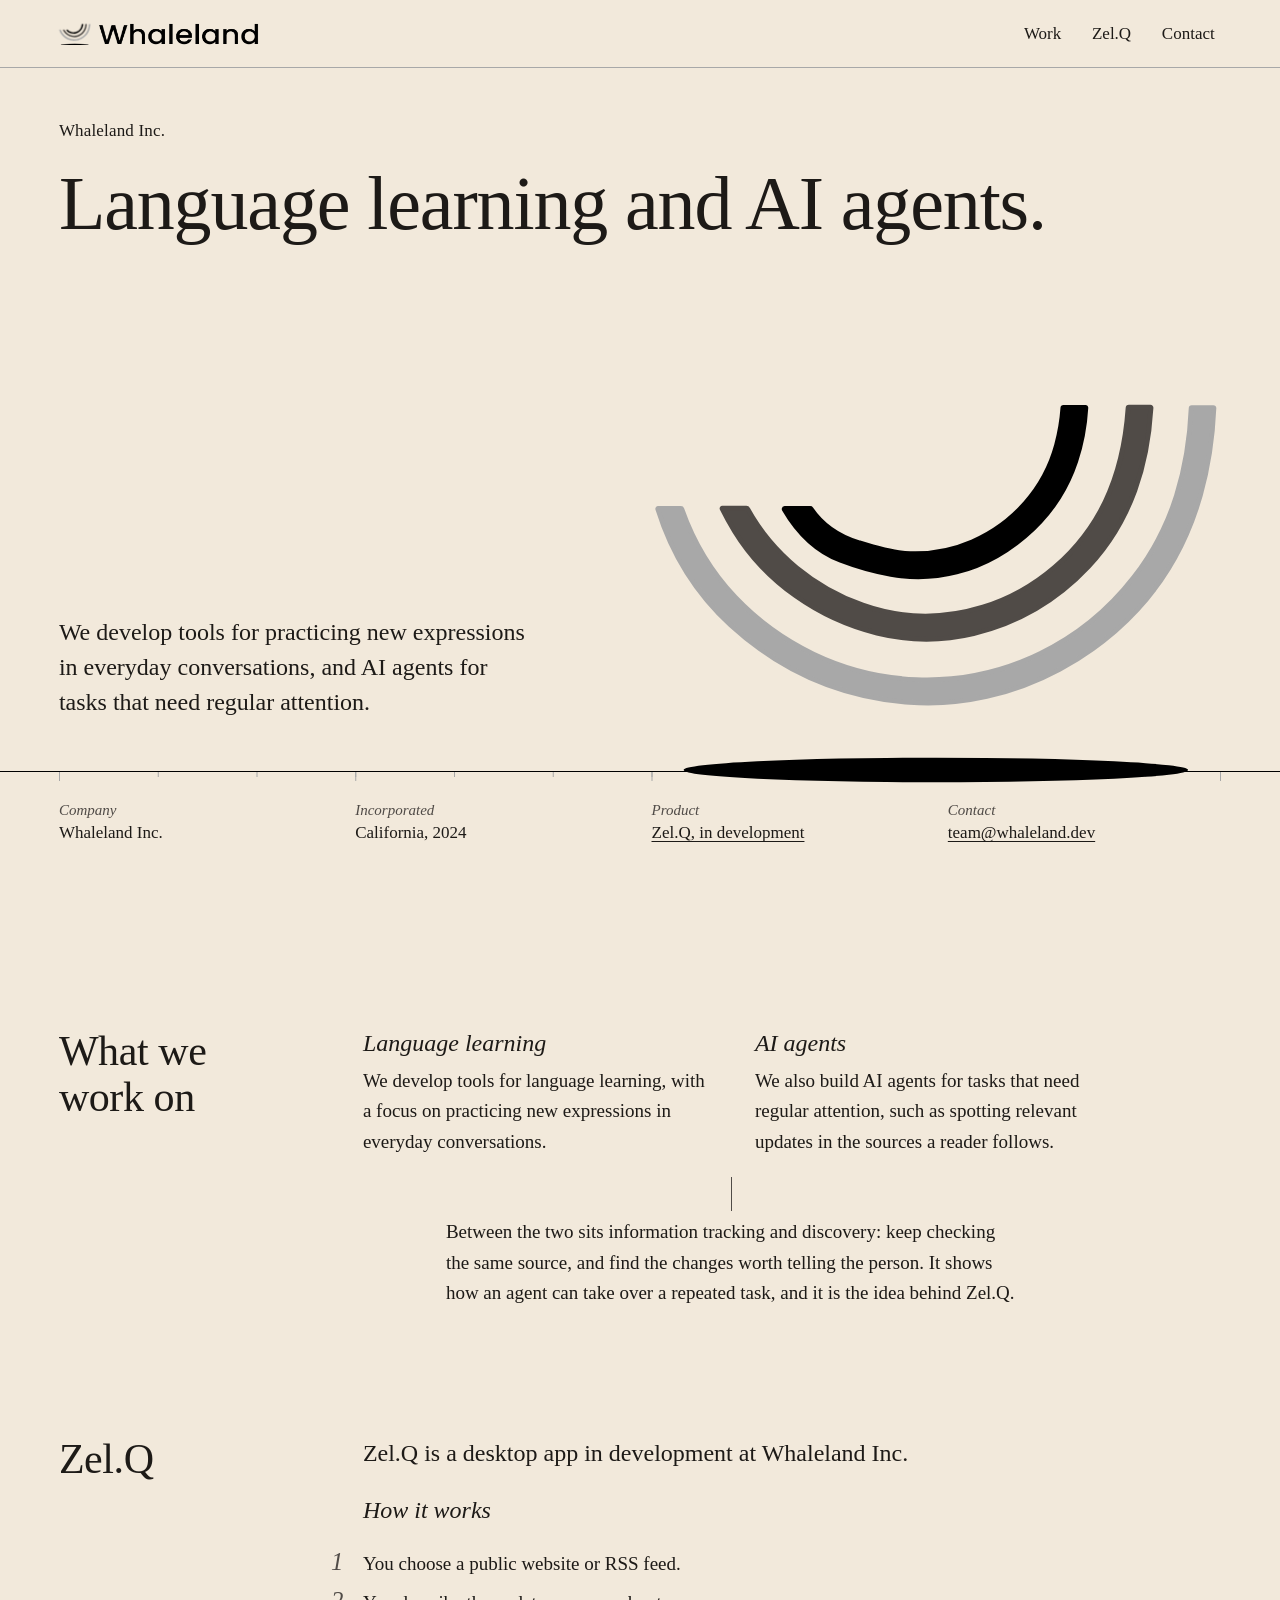
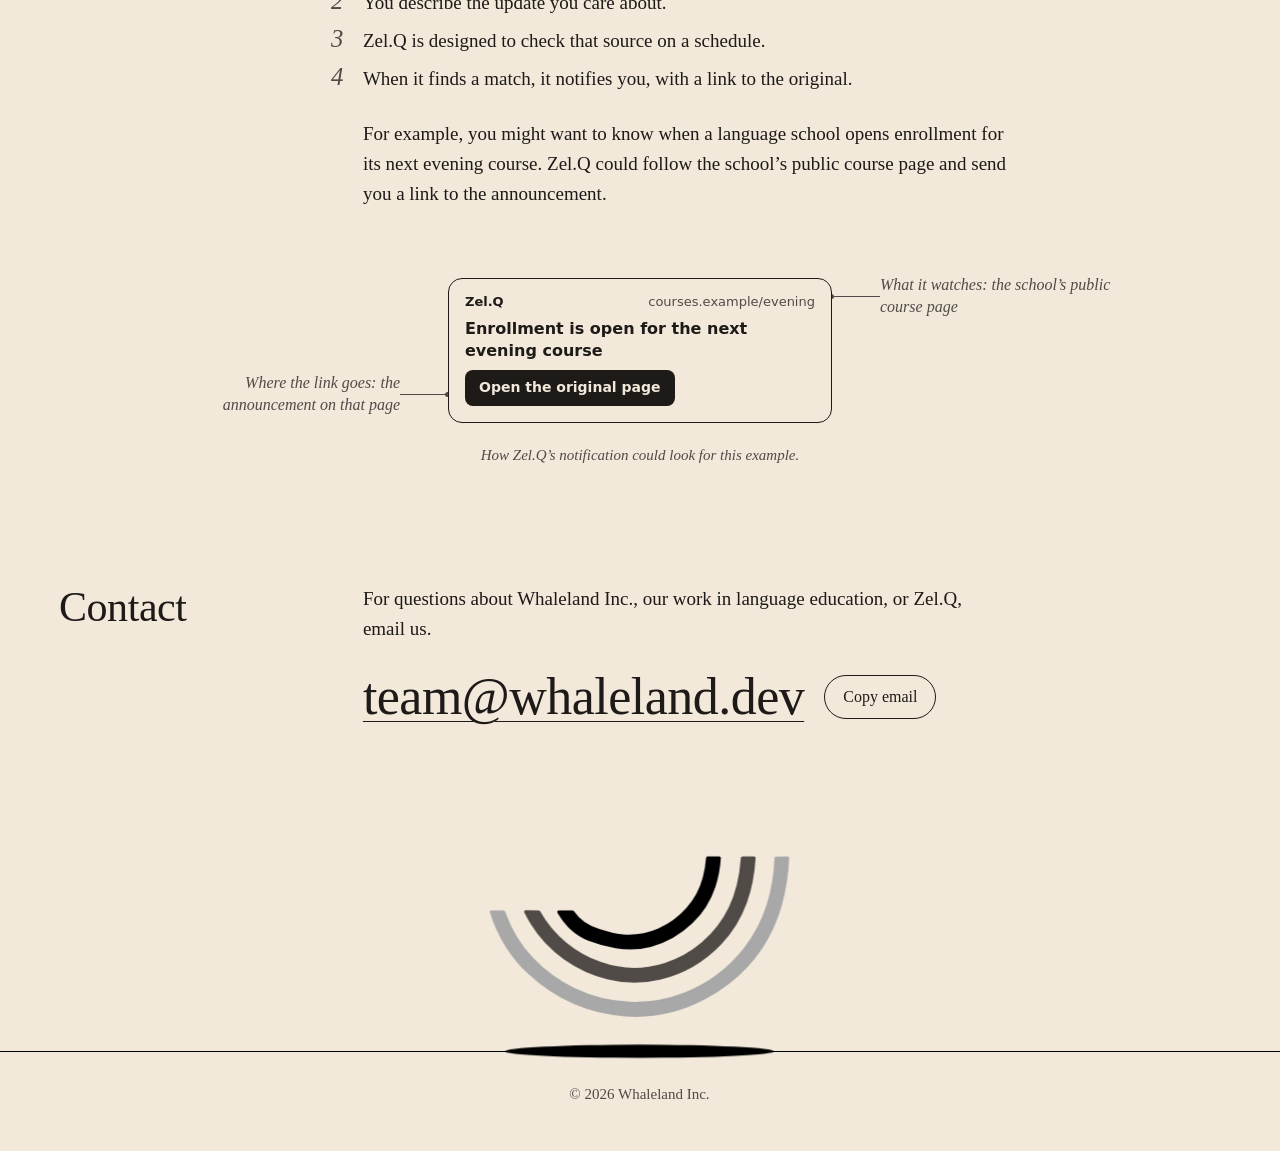
==== index.html @ d43fd538 "Whaleland Inc. website, first version Co-Authored-By: Claude Opus 5.5 (1M context) <noreply@anthropi" ====
<!doctype html>
<html lang="en">
<head>
<meta charset="utf-8">
<meta name="viewport" content="width=device-width, initial-scale=1">
<title>Whaleland Inc. | Language learning and AI agents</title>
<meta name="description" content="Whaleland Inc. is a software company incorporated in California in 2024. We develop tools for language learning and AI agents for tasks that need regular attention, including Zel.Q, a desktop app in development.">
<link rel="canonical" href="https://whaleland.dev/">
<meta name="theme-color" content="#F2E9DB">
<meta name="color-scheme" content="light">
<meta property="og:type" content="website">
<meta property="og:site_name" content="Whaleland Inc.">
<meta property="og:title" content="Whaleland Inc.">
<meta property="og:description" content="A software company incorporated in California in 2024, working on language learning and AI agents.">
<meta property="og:url" content="https://whaleland.dev/">
<meta property="og:image" content="https://whaleland.dev/assets/og-image.png">
<meta property="og:image:width" content="1200">
<meta property="og:image:height" content="630">
<meta property="og:image:alt" content="The Whaleland mark, three arcs floating over a shadow line, with the name Whaleland Inc.">
<meta name="twitter:card" content="summary_large_image">
<link rel="icon" href="assets/favicon.ico" sizes="32x32">
<link rel="icon" href="assets/icon.svg" type="image/svg+xml">
<link rel="apple-touch-icon" href="assets/apple-touch-icon.png">
<script>document.documentElement.classList.add("js")</script>
<link rel="stylesheet" href="assets/site.css">
<script src="assets/site.js" defer></script>
</head>
<body id="top">
<a class="skip" href="#main">Skip to content</a>

<header class="site-head">
  <span class="sd head-bg" aria-hidden="true"></span>
  <span class="sd head-line" aria-hidden="true"></span>
  <div class="wrap head-row">
    <a class="brand" href="./" aria-label="Whaleland, home"><span class="lockup">
      <span class="hm-place"><svg class="hmark" viewBox="1208 119 594 399" aria-hidden="true" focusable="false">
        <defs><clipPath id="head-water"><rect x="1100" y="-200" width="800" height="702.504"/></clipPath></defs>
        <g clip-path="url(#head-water)"><g class="sd hm-rise"><g class="sd hm-sink"><g class="hm-bob hm-bob-1"><path fill="#A8A8A8" stroke="#A8A8A8" stroke-width="5.137" d="M 1376.436 381.683 C 1345.383 366.796 1318.073 346.919 1294.506 322.053 C 1269.646 295.823 1251.196 264.793 1239.036 230.393 C 1238.905 230.02 1238.552 229.771 1238.156 229.773 L 1214.376 229.883 C 1214.172 229.878 1214.025 230.081 1214.086 230.283 C 1228.556 276.763 1253.986 318.173 1289.946 351.183 C 1342.953 399.849 1405.13 426.769 1476.476 431.943 C 1530.666 435.873 1585.286 423.163 1633.006 397.533 C 1664.28 380.739 1691.216 360.079 1713.816 335.553 C 1744.863 301.866 1766.883 261.946 1779.876 215.793 C 1787.876 187.399 1792.56 157.203 1793.926 125.203 C 1793.946 124.783 1793.746 124.576 1793.326 124.583 L 1770.836 124.773 C 1770.516 124.773 1770.346 124.936 1770.326 125.263 C 1769.006 156.163 1764.176 187.303 1754.996 216.543 C 1745.243 247.589 1730.4 275.956 1710.466 301.643 C 1679.253 341.869 1640.043 371.316 1592.836 389.983 C 1523.096 417.553 1444.006 414.063 1376.436 381.683 Z"/></g><g class="hm-bob hm-bob-2"><path fill="#504B47" stroke="#504B47" stroke-width="5.137" d="M 1680.636 222.723 C 1695.496 191.663 1702.136 159.333 1704.536 124.933 C 1704.563 124.466 1704.81 124.233 1705.276 124.233 L 1727.726 124.163 C 1728.153 124.163 1728.353 124.373 1728.326 124.793 C 1726.526 154.553 1721.426 183.893 1711.446 211.213 C 1700.393 241.46 1684.276 267.853 1663.096 290.393 C 1629.843 325.766 1589.923 349.053 1543.336 360.253 C 1509.956 368.273 1476.376 368.093 1442.596 359.713 C 1381.896 344.653 1326.786 306.563 1294.096 253.383 C 1289.296 245.57 1284.976 237.76 1281.136 229.953 C 1281.054 229.785 1281.179 229.589 1281.366 229.593 L 1306.376 229.643 C 1306.988 229.644 1307.551 229.977 1307.846 230.513 C 1334.076 277.883 1377.736 312.903 1427.796 330.613 C 1468.856 345.14 1510.613 345.856 1553.066 332.763 C 1608.046 315.803 1655.656 274.903 1680.636 222.723 Z"/></g><g class="hm-bob hm-bob-3"><path fill="#000000" stroke="#000000" stroke-width="5.137" d="M 1471.716 276.633 C 1496.096 278.373 1519.483 274.38 1541.876 264.653 C 1584.956 245.943 1617.676 209.093 1629.956 163.753 C 1633.423 150.973 1635.62 138.063 1636.546 125.023 C 1636.567 124.735 1636.808 124.512 1637.096 124.513 L 1660.076 124.453 C 1660.246 124.453 1660.382 124.593 1660.376 124.763 C 1659.236 144.216 1655.733 162.78 1649.866 180.453 C 1640.86 207.593 1626.113 230.946 1605.626 250.513 C 1583.206 271.923 1555.456 288.363 1525.606 295.953 C 1503.28 301.62 1480.46 302.463 1457.146 298.483 C 1439.953 295.55 1422.473 290.67 1404.706 283.843 C 1379.326 274.093 1359.796 254.443 1346.026 230.803 C 1345.906 230.59 1345.863 230.353 1345.896 230.093 C 1345.926 229.879 1346.11 229.721 1346.326 229.723 L 1373.066 229.733 C 1373.373 229.733 1373.613 229.86 1373.786 230.113 C 1386.016 248.113 1402.746 258.933 1423.156 265.273 C 1439.016 270.193 1455.746 275.493 1471.716 276.633 Z"/></g></g></g></g>
        <g class="sd hm-open"><g class="sd hm-close"><ellipse cx="1504" cy="502.504" rx="263" ry="12.843" fill="#000000"/></g></g>
      </svg></span>
      <img class="sd hword" src="assets/wordmark.png" width="587" height="83" alt="">
    </span></a>
    <nav class="nav" aria-label="Main">
      <ul>
        <li class="sd n1 nav-work"><a href="#work">Work</a></li>
        <li class="sd n2"><a href="#zelq">Zel.Q</a></li>
        <li class="sd n3"><a href="#contact">Contact</a></li>
      </ul>
    </nav>
  </div>
</header>

<main id="main" tabindex="-1">
  <section class="hero" aria-labelledby="hero-title">
    <div class="wrap hero-grid">
      <p class="kicker"><span class="nowrap"><span class="sd k-word">Whaleland</span> <span class="k-inc"><span class="sd k-inc-txt">Inc.</span><span class="sd inc-bar" aria-hidden="true"></span></span></span></p>
      <h1 id="hero-title">Language learning and <span class="nowrap">AI agents.</span></h1>
      <p class="lead">We develop tools for practicing new expressions in everyday conversations, and AI agents for tasks that need regular attention.</p>
      <div class="hero-mark">
        <svg class="mark" viewBox="1208 119 594 383.504" width="594" height="384" aria-hidden="true" focusable="false">
          <defs><clipPath id="above-water"><rect x="1100" y="-200" width="800" height="702.504"/></clipPath></defs>
          <g clip-path="url(#above-water)"><g class="sd fall"><path fill="#A8A8A8" stroke="#A8A8A8" stroke-width="5.137" d="M 1376.436 381.683 C 1345.383 366.796 1318.073 346.919 1294.506 322.053 C 1269.646 295.823 1251.196 264.793 1239.036 230.393 C 1238.905 230.02 1238.552 229.771 1238.156 229.773 L 1214.376 229.883 C 1214.172 229.878 1214.025 230.081 1214.086 230.283 C 1228.556 276.763 1253.986 318.173 1289.946 351.183 C 1342.953 399.849 1405.13 426.769 1476.476 431.943 C 1530.666 435.873 1585.286 423.163 1633.006 397.533 C 1664.28 380.739 1691.216 360.079 1713.816 335.553 C 1744.863 301.866 1766.883 261.946 1779.876 215.793 C 1787.876 187.399 1792.56 157.203 1793.926 125.203 C 1793.946 124.783 1793.746 124.576 1793.326 124.583 L 1770.836 124.773 C 1770.516 124.773 1770.346 124.936 1770.326 125.263 C 1769.006 156.163 1764.176 187.303 1754.996 216.543 C 1745.243 247.589 1730.4 275.956 1710.466 301.643 C 1679.253 341.869 1640.043 371.316 1592.836 389.983 C 1523.096 417.553 1444.006 414.063 1376.436 381.683 Z"/><path fill="#504B47" stroke="#504B47" stroke-width="5.137" d="M 1680.636 222.723 C 1695.496 191.663 1702.136 159.333 1704.536 124.933 C 1704.563 124.466 1704.81 124.233 1705.276 124.233 L 1727.726 124.163 C 1728.153 124.163 1728.353 124.373 1728.326 124.793 C 1726.526 154.553 1721.426 183.893 1711.446 211.213 C 1700.393 241.46 1684.276 267.853 1663.096 290.393 C 1629.843 325.766 1589.923 349.053 1543.336 360.253 C 1509.956 368.273 1476.376 368.093 1442.596 359.713 C 1381.896 344.653 1326.786 306.563 1294.096 253.383 C 1289.296 245.57 1284.976 237.76 1281.136 229.953 C 1281.054 229.785 1281.179 229.589 1281.366 229.593 L 1306.376 229.643 C 1306.988 229.644 1307.551 229.977 1307.846 230.513 C 1334.076 277.883 1377.736 312.903 1427.796 330.613 C 1468.856 345.14 1510.613 345.856 1553.066 332.763 C 1608.046 315.803 1655.656 274.903 1680.636 222.723 Z"/><path fill="#000000" stroke="#000000" stroke-width="5.137" d="M 1471.716 276.633 C 1496.096 278.373 1519.483 274.38 1541.876 264.653 C 1584.956 245.943 1617.676 209.093 1629.956 163.753 C 1633.423 150.973 1635.62 138.063 1636.546 125.023 C 1636.567 124.735 1636.808 124.512 1637.096 124.513 L 1660.076 124.453 C 1660.246 124.453 1660.382 124.593 1660.376 124.763 C 1659.236 144.216 1655.733 162.78 1649.866 180.453 C 1640.86 207.593 1626.113 230.946 1605.626 250.513 C 1583.206 271.923 1555.456 288.363 1525.606 295.953 C 1503.28 301.62 1480.46 302.463 1457.146 298.483 C 1439.953 295.55 1422.473 290.67 1404.706 283.843 C 1379.326 274.093 1359.796 254.443 1346.026 230.803 C 1345.906 230.59 1345.863 230.353 1345.896 230.093 C 1345.926 229.879 1346.11 229.721 1346.326 229.723 L 1373.066 229.733 C 1373.373 229.733 1373.613 229.86 1373.786 230.113 C 1386.016 248.113 1402.746 258.933 1423.156 265.273 C 1439.016 270.193 1455.746 275.493 1471.716 276.633 Z"/></g></g>
          <g class="sd hole-close"><ellipse cx="1504" cy="502.504" rx="263" ry="12.843" fill="#000000"/></g>
        </svg>
      </div>
      <div class="waterline" aria-hidden="true"><div class="wrap"><div class="ticks"></div></div></div>
      <dl class="facts">
        <div class="sd f1"><dt>Company</dt><dd><span class="nowrap">Whaleland Inc.</span></dd></div>
        <div class="sd f2"><dt>Incorporated</dt><dd>California, 2024</dd></div>
        <div class="sd f3"><dt>Product</dt><dd><a href="#zelq">Zel.Q, in development</a></dd></div>
        <div class="sd f4"><dt>Contact</dt><dd><a href="mailto:team@whaleland.dev">team@whaleland.dev</a></dd></div>
      </dl>
    </div>
  </section>

  <section class="section" id="work" aria-labelledby="work-title">
    <div class="wrap section-grid">
      <div class="side">
        <h2 id="work-title">What we work on</h2>
      </div>
      <div class="body">
        <div class="areas" data-tl="--work">
          <div class="area">
            <h3>Language learning</h3>
            <p>We develop tools for language learning, with a focus on practicing new expressions in everyday conversations.</p>
          </div>
          <div class="area">
            <h3>AI agents</h3>
            <p>We also build AI agents for tasks that need regular attention, such as spotting relevant updates in the sources a reader follows.</p>
          </div>
          <span class="sd answer answer-l" aria-hidden="true"></span><span class="sd answer answer-lb" aria-hidden="true"></span><span class="sd answer answer-r" aria-hidden="true"></span><span class="sd answer answer-rb" aria-hidden="true"></span>
        </div>
        <p class="bridge" data-tl="--bridge"><span class="sd bridge-join" aria-hidden="true"></span>Between the two sits information tracking and discovery: keep checking the same source, and find the changes worth telling the person. It shows how an agent can take over a repeated task, and it is the idea behind Zel.Q.</p>
      </div>
    </div>
  </section>

  <section class="section" id="zelq" aria-labelledby="zelq-title">
    <div class="wrap section-grid">
      <div class="side">
        <h2 id="zelq-title">Zel.Q</h2>
      </div>
      <div class="body">
        <p class="section-lead">Zel.Q is a desktop app in development at Whaleland Inc.</p>
        <h3>How it works</h3>
        <ol class="steps" role="list">
          <li>You choose a public website or RSS feed.</li>
          <li>You describe the update you care about.</li>
          <li>Zel.Q is designed to check that source on a schedule.</li>
          <li>When it finds a match, it notifies you, with a link to the original.</li>
        </ol>
        <p>For example, you might want to know when a language school opens enrollment for its next evening course. Zel.Q could follow the school’s public course page and send you a link to the announcement.</p>
      </div>
      <figure class="plate" aria-labelledby="plate-caption">
        <div class="scene">
          <p class="callout callout-watch"><span>What it watches: the school’s public course page</span></p>
          <div class="notice">
            <p class="notice-head"><span class="notice-app">Zel.Q</span> <span class="notice-source">courses.example/evening</span></p>
            <p class="notice-title">Enrollment is open for the next evening course</p>
            <p class="notice-open">Open the original page</p>
          </div>
          <p class="callout callout-link"><span>Where the link goes: the announcement on that page</span></p>
        </div>
        <figcaption class="plate-caption" id="plate-caption">How Zel.Q’s notification could look for this example.</figcaption>
      </figure>
    </div>
  </section>

  <section class="section" id="contact" aria-labelledby="contact-title">
    <div class="wrap section-grid">
      <div class="side">
        <h2 id="contact-title">Contact</h2>
      </div>
      <div class="body">
        <p>For questions about Whaleland Inc., our work in language education, or Zel.Q, email us.</p>
        <div class="contact-line">
          <a class="address" id="address" href="mailto:team@whaleland.dev">team@whaleland.dev</a>
          <button class="copy" type="button" data-copy="team@whaleland.dev" hidden><span class="copy-idle">Copy email</span><span class="copy-done">Copied</span></button>
        </div>
        <p class="copy-status" id="copy-status" role="status"></p>
      </div>
    </div>
  </section>
</main>

<footer class="foot" data-tl="--close">
  <div class="end-mark" aria-hidden="true" data-tl="--endmark">
    <svg class="mark" viewBox="1208 119 594 399" focusable="false">
      <defs><clipPath id="above-closing-line"><rect x="1100" y="-200" width="800" height="702.504"/></clipPath></defs>
      <g clip-path="url(#above-closing-line)"><g class="sd end-rise"><path fill="#A8A8A8" stroke="#A8A8A8" stroke-width="5.137" d="M 1376.436 381.683 C 1345.383 366.796 1318.073 346.919 1294.506 322.053 C 1269.646 295.823 1251.196 264.793 1239.036 230.393 C 1238.905 230.02 1238.552 229.771 1238.156 229.773 L 1214.376 229.883 C 1214.172 229.878 1214.025 230.081 1214.086 230.283 C 1228.556 276.763 1253.986 318.173 1289.946 351.183 C 1342.953 399.849 1405.13 426.769 1476.476 431.943 C 1530.666 435.873 1585.286 423.163 1633.006 397.533 C 1664.28 380.739 1691.216 360.079 1713.816 335.553 C 1744.863 301.866 1766.883 261.946 1779.876 215.793 C 1787.876 187.399 1792.56 157.203 1793.926 125.203 C 1793.946 124.783 1793.746 124.576 1793.326 124.583 L 1770.836 124.773 C 1770.516 124.773 1770.346 124.936 1770.326 125.263 C 1769.006 156.163 1764.176 187.303 1754.996 216.543 C 1745.243 247.589 1730.4 275.956 1710.466 301.643 C 1679.253 341.869 1640.043 371.316 1592.836 389.983 C 1523.096 417.553 1444.006 414.063 1376.436 381.683 Z"/><path fill="#504B47" stroke="#504B47" stroke-width="5.137" d="M 1680.636 222.723 C 1695.496 191.663 1702.136 159.333 1704.536 124.933 C 1704.563 124.466 1704.81 124.233 1705.276 124.233 L 1727.726 124.163 C 1728.153 124.163 1728.353 124.373 1728.326 124.793 C 1726.526 154.553 1721.426 183.893 1711.446 211.213 C 1700.393 241.46 1684.276 267.853 1663.096 290.393 C 1629.843 325.766 1589.923 349.053 1543.336 360.253 C 1509.956 368.273 1476.376 368.093 1442.596 359.713 C 1381.896 344.653 1326.786 306.563 1294.096 253.383 C 1289.296 245.57 1284.976 237.76 1281.136 229.953 C 1281.054 229.785 1281.179 229.589 1281.366 229.593 L 1306.376 229.643 C 1306.988 229.644 1307.551 229.977 1307.846 230.513 C 1334.076 277.883 1377.736 312.903 1427.796 330.613 C 1468.856 345.14 1510.613 345.856 1553.066 332.763 C 1608.046 315.803 1655.656 274.903 1680.636 222.723 Z"/><path fill="#000000" stroke="#000000" stroke-width="5.137" d="M 1471.716 276.633 C 1496.096 278.373 1519.483 274.38 1541.876 264.653 C 1584.956 245.943 1617.676 209.093 1629.956 163.753 C 1633.423 150.973 1635.62 138.063 1636.546 125.023 C 1636.567 124.735 1636.808 124.512 1637.096 124.513 L 1660.076 124.453 C 1660.246 124.453 1660.382 124.593 1660.376 124.763 C 1659.236 144.216 1655.733 162.78 1649.866 180.453 C 1640.86 207.593 1626.113 230.946 1605.626 250.513 C 1583.206 271.923 1555.456 288.363 1525.606 295.953 C 1503.28 301.62 1480.46 302.463 1457.146 298.483 C 1439.953 295.55 1422.473 290.67 1404.706 283.843 C 1379.326 274.093 1359.796 254.443 1346.026 230.803 C 1345.906 230.59 1345.863 230.353 1345.896 230.093 C 1345.926 229.879 1346.11 229.721 1346.326 229.723 L 1373.066 229.733 C 1373.373 229.733 1373.613 229.86 1373.786 230.113 C 1386.016 248.113 1402.746 258.933 1423.156 265.273 C 1439.016 270.193 1455.746 275.493 1471.716 276.633 Z"/></g></g>
      <g class="sd end-open"><ellipse cx="1504" cy="502.504" rx="263" ry="12.843" fill="#000000"/></g>
    </svg>
  </div>
  <div class="wrap foot-inner">
    <p>© 2026 <span class="nowrap">Whaleland Inc.</span></p>
  </div>
</footer>
</body>
</html>
---- assets/site.css ----
/* Whaleland Inc. — site styles */

/* ---------- Tokens ---------- */
:root {
  --cream: #F2E9DB;
  --ink: #1D1A17;
  --stone: #504B47;
  --mist: #A8A8A8;
  --black: #000;
  --serif: ui-serif, "New York", "Iowan Old Style", Charter, "Bitstream Charter", "Sitka Text", Cambria, Georgia, "Noto Serif", "Droid Serif", serif;
  --sans: system-ui, "Segoe UI", Roboto, "Noto Sans", "Helvetica Neue", Arial, sans-serif;
  --edge: clamp(1rem, 4.6vw, 4.5rem);
  --wide: 75rem;
  --gutter: clamp(16px, 1.8vw, 24px);
  color-scheme: light;

  /* The header, and the opening that builds it (site.js measures the real numbers) */
  --hh: 56px;                 /* header height */
  --lw: 124px;                /* lockup width */
  --i1: 40px; --i1a: 38px; --i1b: 100px;            /* 「Inc.」 becomes the header's line */
  --l-x: 50%; --l-s: 0.05;
  --wo0: 18px; --wo1: 38px; --wi0: 36px; --wi1: 66px; --bg0: 16px; --bg1: 50px;   /* 「Whaleland」 into the header's wordmark */
  --fold0: 8px; --fold1: 260px; --end0: cover 40%; --end1: cover 60%;                     /* the whale fall: the hero's arcs into their hole, the header's out of its own */
  --n1-0: 600px; --n1-1: 640px; --n2-0: 640px; --n2-1: 680px; --n3-0: 656px; --n3-1: 696px;   /* narrow screens: facts hand over */
}

/* ---------- Base ---------- */
*, *::before, *::after { box-sizing: border-box; }
[hidden] { display: none !important; }
html { background: var(--cream); color: var(--ink); -webkit-text-size-adjust: 100%; text-size-adjust: 100%; }
body {
  margin: 0;
  font-family: var(--serif);
  font-size: clamp(1.0625rem, 0.99rem + 0.36vw, 1.1875rem);
  line-height: 1.6;
  font-kerning: normal;
  font-variant-numeric: oldstyle-nums proportional-nums;
  text-rendering: optimizeLegibility;
  hanging-punctuation: first;
}
h1, h2, h3, p, ol, ul, dl, dd, figure { margin: 0; }
h1, h2, h3 { font-weight: 400; text-wrap: balance; }
p, li, figcaption { text-wrap: pretty; }
img, svg { display: block; }
a { color: inherit; text-decoration-thickness: 1px; text-underline-offset: 0.18em; }
a:hover { text-decoration-thickness: 2px; }
:focus-visible { outline: 2px solid var(--ink); outline-offset: 4px; border-radius: 2px; }
main:focus { outline: none; }
::selection { background: var(--stone); color: var(--cream); }
.nowrap { white-space: nowrap; }
.wrap { width: min(100% - 2 * var(--edge), var(--wide)); margin-inline: auto; }

.skip {
  position: absolute; left: var(--edge); top: 0.75rem; z-index: 30;
  display: inline-flex; align-items: center; min-height: 44px; padding: 0 1rem;
  background: var(--cream); color: var(--ink);
  border: 1px solid var(--ink); border-radius: 4px;
  transform: translateY(calc(-100% - 1rem));
}
.skip:focus { transform: none; }

/* ---------- Header: the master lockup, from its two parts in their exact places (the kit's lockup, viewBox 143 467 732 85) ---------- */
.site-head { position: relative; }
.head-bg, .head-line { display: none; }
.head-row {
  display: flex; flex-wrap: wrap; align-items: center; justify-content: space-between;
  gap: 0.25rem 0.75rem;
  min-height: calc(var(--hh) + 1rem);
}
.brand { display: inline-flex; align-items: center; min-height: 44px; border-radius: 2px; }
.lockup { position: relative; display: block; width: var(--lw); height: calc(var(--lw) * 85 / 732); }
.hm-place {
  position: absolute;
  left: calc(var(--lw) * 1.632 / 732);
  top: calc(var(--lw) * 4.549 / 732);
  width: calc(var(--lw) * 115.63 / 732);
}
.hmark { display: block; width: 100%; height: auto; overflow: visible; }
.hword {
  position: absolute;
  left: calc(var(--lw) * 144 / 732);
  top: calc(var(--lw) / 732);
  width: calc(var(--lw) * 587 / 732);
  height: auto;
  transform-origin: 0 50%;
}
.nav { margin-inline-start: auto; }
.nav ul { display: flex; flex-wrap: wrap; justify-content: flex-end; list-style: none; padding: 0; gap: 0 clamp(0rem, 1.4vw, 1.25rem); }
.nav a {
  display: inline-flex; align-items: center; min-height: 44px; padding-inline: 0.4rem;
  font-size: clamp(1rem, 0.95rem + 0.2vw, 1.0625rem); text-decoration: none;
}
.nav a:hover { text-decoration: underline; text-decoration-thickness: 1px; }

/* ---------- Opening: name, headline, intro, the mark over its shadow on the waterline, the facts ---------- */
.hero {
  /* The opening fills the first view on its own; its rhythm follows the window's height */
  --top: clamp(1.25rem, 6vh, 4rem);
  --mark-h: clamp(11rem, 46vh, 25rem);
  --breath: clamp(2rem, 6vh, 5rem);
  overflow-x: clip;
  display: flex; flex-direction: column;
  min-height: calc(100vh - var(--hh) - 1rem);           /* plain header: it sits above the opening */
  padding-top: var(--top);
}
@supports (height: 100svh) {
  .hero {
    --top: clamp(1.25rem, 6svh, 4rem);
    --mark-h: clamp(11rem, 46svh, 25rem);
    --breath: clamp(2rem, 6svh, 5rem);
    min-height: calc(100svh - var(--hh) - 1rem);
  }
}
.hero-grid {
  flex: 1 0 auto;
  display: grid; grid-template-columns: repeat(12, minmax(0, 1fr)); grid-template-rows: auto auto 1fr auto auto;
  column-gap: var(--gutter);
}
.kicker { grid-column: 1 / -1; grid-row: 1; margin-bottom: clamp(0.75rem, 2.4vh, 1.75rem); font-size: 1.0625rem; line-height: 1.5; letter-spacing: 0.01em; }
.k-word { display: inline-block; }
/* 「Inc.」 and the bar it flattens into: the bar sits on the letters' own box, at their x-height middle */
.k-inc { position: relative; display: inline-block; }
.k-inc-txt { display: inline-block; transform-origin: 50% 60%; }
.inc-bar { position: absolute; left: 0; right: 0; top: 60%; height: 1px; margin-top: -0.5px; background: var(--mist); opacity: 0; }
.hero h1 { grid-column: 1 / -1; grid-row: 2; font-size: clamp(2.5rem, 1.2rem + 6.4vw, 4.75rem); font-size: min(clamp(2.5rem, 1.2rem + 6.4vw, 4.75rem), 10vh); line-height: 1.02; letter-spacing: -0.015em; }
.lead {
  grid-column: 1 / span 5; grid-row: 3; align-self: end;
  margin-top: var(--breath);
  padding-bottom: clamp(2rem, 4vw, 3.5rem);
  max-width: 30em;
  font-size: clamp(1.1875rem, 1rem + 0.75vw, 1.5rem); line-height: 1.45;
}
.hero-mark {
  grid-column: 7 / -1; grid-row: 3; align-self: end; justify-self: end;
  width: min(100%, calc(var(--mark-h) * 1.5489));       /* sized by the window's height too, so a short window breathes */
  margin-top: var(--breath);
  position: relative; z-index: 1;
}
/* The SVG's lower edge is the shadow's centre line: the mark rests on the waterline. */
.mark { display: block; width: 100%; height: auto; overflow: visible; }
.waterline { grid-column: 1 / -1; grid-row: 4; margin-inline: calc(50% - 50vw); border-top: 1px solid var(--black); }
.ticks {
  position: relative; height: 9px;
  background-image: linear-gradient(to right, var(--mist) 1px, transparent 1px), linear-gradient(to right, var(--mist) 1px, transparent 1px);
  background-size: calc((100% + var(--gutter)) / 12) 5px, calc((100% + var(--gutter)) / 4) 9px;
  background-repeat: repeat-x;
}
.ticks::after { content: ""; position: absolute; right: 0; top: 0; width: 1px; height: 9px; background: var(--mist); }
.facts {
  grid-column: 1 / -1; grid-row: 5;
  display: grid; grid-template-columns: repeat(auto-fit, minmax(min(100%, 9em), 1fr)); column-gap: var(--gutter); row-gap: 1.25rem;
  padding-top: clamp(0.875rem, 2.2vh, 1.5rem); padding-bottom: clamp(1.5rem, 6vh, 4.5rem);
}
.facts dt { font-style: italic; font-size: 0.9375rem; line-height: 1.4; color: var(--stone); }
.facts dd { font-size: 1.0625rem; line-height: 1.45; overflow-wrap: anywhere; }
.facts a { position: relative; }
.facts a::after { content: ""; position: absolute; left: -6px; right: -6px; top: 50%; height: 44px; translate: 0 -50%; }

/* ---------- Sections: side heads, as on a printed page ---------- */
.section { padding-top: clamp(4rem, 10vw, 8.5rem); overflow-x: hidden; overflow-x: clip; }
.section-grid { display: grid; gap: 1.25rem 4rem; }
h2 { font-size: clamp(1.875rem, 1.35rem + 1.7vw, 2.625rem); line-height: 1.1; letter-spacing: -0.01em; }
h3 { font-size: clamp(1.25rem, 1.1rem + 0.5vw, 1.5rem); font-style: italic; line-height: 1.25; }
.body { display: grid; gap: 1.5rem; max-width: 46rem; align-content: start; }
.body > p { max-width: 34em; }
.section-lead { font-size: clamp(1.1875rem, 1rem + 0.75vw, 1.5rem); line-height: 1.45; max-width: 28em; }

/* Two areas, and the bridge between them */
.areas { position: relative; display: grid; gap: 2rem 3rem; }
.area { position: relative; display: grid; gap: 0.5rem; align-content: start; }
.answer { display: none; position: absolute; background: var(--stone); }
.bridge { position: relative; }
.bridge-join { display: none; }

/* Zel.Q steps: a real sequence, so numbered */
.steps { list-style: none; padding: 0; counter-reset: step; display: grid; gap: 0.5rem; }
.steps li { counter-increment: step; display: grid; grid-template-columns: 2rem minmax(0, 1fr); align-items: baseline; }
.steps li::before { content: counter(step); font-style: italic; font-size: 1.3em; line-height: 1; color: var(--stone); }

/* The example as a plate: the notification, with what it watches and where its link goes */
.plate { display: grid; gap: 1.25rem; justify-items: center; padding-top: clamp(1.5rem, 4vw, 3rem); }
.scene { width: 100%; display: grid; grid-template-columns: minmax(0, 1fr); justify-items: center; }
.notice {
  position: relative; z-index: 1;
  width: min(86%, 24rem);
  display: grid; gap: 0.5rem;
  padding: 0.875rem 1rem 1rem;
  font-family: var(--sans); font-variant-numeric: normal; line-height: 1.35;
  background: var(--cream); border: 1px solid var(--ink); border-radius: 14px;
}
.notice-head { display: flex; flex-wrap: wrap; justify-content: space-between; gap: 0.125rem 1rem; font-size: 0.8125rem; color: var(--stone); }
.notice-app { font-weight: 600; color: var(--ink); }
.notice-title { font-size: 1rem; font-weight: 600; }
.notice-open {
  justify-self: start; display: inline-flex; align-items: center; min-height: 2.25rem; padding-inline: 0.875rem;
  border-radius: 8px; background: var(--ink); color: var(--cream); font-size: 0.875rem; font-weight: 600;
}
.callout { position: relative; font-style: italic; font-size: 1rem; line-height: 1.4; color: var(--stone); max-width: 16em; }
.callout::after { content: ""; position: absolute; background: var(--stone); }
.callout::before { content: ""; position: absolute; width: 5px; height: 5px; border-radius: 50%; background: var(--stone); }
.callout-watch::before { right: calc(3rem - 2px); bottom: -2.5px; }
.callout-link::before { left: calc(3.25rem - 2px); top: -2.5px; }
.callout-watch { justify-self: end; text-align: right; padding-bottom: 1.5rem; }
.callout-watch::after { right: 3rem; bottom: 0; width: 1px; height: 1.125rem; }
.callout-link { justify-self: start; padding-top: 1.5rem; }
.callout-link::after { left: 3.25rem; top: 0; width: 1px; height: 1.125rem; }
.plate-caption { font-style: italic; font-size: 0.9375rem; color: var(--stone); text-align: center; }

/* Contact: a little more room above, scaled by the window's height */
#contact { padding-top: clamp(5rem, 13vh, 10rem); }
/* Contact */
.contact-line { display: flex; flex-wrap: wrap; align-items: center; gap: 0.75rem 1.25rem; }
.address {
  display: inline-flex; align-items: center; min-height: 44px;
  font-size: clamp(1.5rem, 0.8rem + 4vw, 3.25rem); line-height: 1.1; letter-spacing: -0.01em;
  text-decoration-thickness: 1px; text-underline-offset: 0.14em;
  overflow-wrap: anywhere;
}
.copy {
  display: inline-grid; align-items: center; justify-items: center;
  min-height: 44px; min-width: 44px; padding: 0 1.125rem;
  font: inherit; font-size: 1rem; color: var(--ink);
  background: transparent; border: 1px solid var(--ink); border-radius: 999px;
  cursor: pointer;
}
.copy:hover, .copy[data-state="copied"] { background: var(--ink); color: var(--cream); }
.copy > span { grid-area: 1 / 1; }
.copy-done, .copy[data-state="copied"] .copy-idle { visibility: hidden; }
.copy[data-state="copied"] .copy-done { visibility: visible; }
.copy-status { font-size: 0.9375rem; font-style: italic; color: var(--stone); min-height: 1.6em; }

/* Footer: a second waterline, where the mark comes back up beside the email */
.foot {
  --ew: clamp(10rem, 40vw, 19rem);
  position: relative;
  /* The mark's own space above the line, with room to breathe (decision 234: the scroll room comes from above, not from an empty footer) */
  margin-top: calc(var(--ew) * 0.6456 + clamp(2.5rem, 9vh, 6.5rem));
  border-top: 1px solid var(--black);
}
.end-mark {
  position: absolute; left: 50%; top: calc(-0.5px - var(--ew) * 0.645627);
  width: var(--ew); margin-left: calc(var(--ew) / -2); aspect-ratio: 594 / 399;
}
/* The copyright alone, under the mark: centred on the ellipse (cx 1504), which sits one unit left of the box's centre (1505) */
.foot-inner {
  padding-block: calc(var(--ew) * 12.843 / 594 + 1.5rem) clamp(2.5rem, 5vh, 4rem);   /* the copyright as the mark's caption, 1.5rem under its shadow; a modest margin below */
  text-align: center; font-size: 0.9375rem; color: var(--stone);
}
.foot-inner p { padding-right: calc(var(--ew) * 2 / 594); }

/* ---------- Motion: only with the script and when motion is welcome; otherwise the page rests, with a plain header ---------- */
@media (prefers-reduced-motion: no-preference) {
  html.js { scroll-padding-top: var(--hh-real, var(--hh)); }   /* in-page jumps and focus land below the fixed header, at its real height */

  /* The first screen is the opening alone. The header is a fixed layer that gathers itself from the opening's parts. */
  html.js .site-head { position: fixed; top: 0; left: 0; right: 0; z-index: 20; overflow: hidden; padding-block: 2px; }
  html.js .site-head a:focus-visible { outline-offset: -3px; }   /* inside the link, so the header never cuts a ring */
  html.js .head-row { min-height: var(--hh); }
  html.js .head-bg { display: block; position: absolute; inset: 0; z-index: -1; background: var(--cream); }
  html.js .head-line { display: block; position: absolute; left: 0; right: 0; bottom: 0; height: 1px; background: var(--mist); transform-origin: var(--l-x) 50%; }
  html.js .hero { min-height: 100vh; padding-top: calc(var(--hh) + var(--top)); }   /* the header starts empty, over the opening */
  @supports (height: 100svh) { html.js .hero { min-height: 100svh; } }

  /* Every part follows the scroll position, so scrolling back plays it backwards.
     --anim the keyframes, --tl the timeline (the page's scroll, or the element whose place in the view drives it), --r0/--r1 the range. */
  /* Everything enters the header through its lower edge, as the whale does: */
  .k-inc-txt { --anim: inc-letters; --tl: scroll(root block); --r0: 0px; --r1: var(--i1); }   /* 「Inc.」 greys, then flattens in place … */
  .inc-bar { --anim: inc-bar; --tl: scroll(root block); --r0: 0px; --r1: var(--i1); }         /* … into a bar on its own box … */
  .head-line { --anim: line-born; --tl: scroll(root block); --r0: var(--i1a); --r1: var(--i1b); }   /* … which the header's line takes over at the edge, and stretches */
  .k-word { --anim: word-out; --tl: scroll(root block); --r0: var(--wo0); --r1: var(--wo1); }  /* 「Whaleland」 goes into the edge … */
  .hword { --anim: word-in; --tl: scroll(root block); --r0: var(--wi0); --r1: var(--wi1); }    /* … and the wordmark comes up in the header */
  .head-bg { --anim: head-bg; --tl: scroll(root block); --r0: var(--bg0); --r1: var(--bg1); }

  .fall, .hm-rise, .hm-open, .hole-close, .f1, .f2, .f3, .f4, .n1, .n2, .n3 { --tl: scroll(root block); --r0: var(--fold0); --r1: var(--fold1); }
  .fall { --anim: whale-down; }        /* the whale goes down into its own shadow … */
  .hm-open { --anim: hole-open; }      /* … a hole opens beside the name … */
  .hm-rise { --anim: whale-up; }       /* … and it comes up there, in step */
  .hole-close { --anim: none; }        /* the hero's shadow stays: the place where the whale fell */
  .f1 { --anim: fact-1; } .f2 { --anim: fact-2; } .f3 { --anim: fact-3; } .f4 { --anim: fact-4; }
  .n1 { --anim: nav-1; } .n2 { --anim: nav-2; } .n3 { --anim: nav-3; }   /* Company → Work, Product → Zel.Q, Contact → Contact */

  /* At the end, the same portal the other way: the header's mark goes down, the mark by the email comes up */
  .end-open, .end-rise, .hm-sink { --tl: --endmark; --r0: var(--end0); --r1: var(--end1); }   /* on the end mark's own view: site.js sizes it to at least 112 px, ending where the footer is 78 % in */
  .hm-close { --tl: --close; --r0: entry 80%; --r1: entry 92%; }
  .end-open { --anim: hole-open; } .end-rise { --anim: whale-up; } .hm-sink { --anim: whale-down; } .hm-close { --anim: hole-shut; }

  /* 一鲸落，万物生: after the fall, the work section's bracket grows into place */
  .answer-l, .answer-r { --anim: draw-y; --tl: --work; --r0: cover 14%; --r1: cover 30%; }
  .answer-lb, .answer-rb { --anim: draw-x; --tl: --work; --r0: cover 26%; --r1: cover 40%; }
  .bridge-join { --anim: draw-y; --tl: --bridge; --r0: cover 8%; --r1: cover 22%; }

  @supports (animation-timeline: view()) {
    html.js .areas { view-timeline: --work block; }
    html.js .bridge { view-timeline: --bridge block; }
    html.js .foot { view-timeline: --close block; }
    html.js .end-mark { view-timeline: --endmark block; view-timeline-inset: 0; }
    html.js :is(.areas, .bridge, .foot) { view-timeline-inset: 0; }   /* the header's scroll-padding must not shift them */
    html.js .sd {
      animation-name: var(--anim);
      animation-duration: 1ms; animation-duration: auto;
      animation-timing-function: linear;
      animation-fill-mode: both;
      animation-timeline: var(--tl);
      animation-range: var(--r0) var(--r1);
    }
    /* The header's mark follows the footer's timeline, which needs timeline-scope; site.js drives everything where it's missing */
    html.js :is(.hm-sink, .hm-close) { animation-name: none; }
    @supports (timeline-scope: --close) {
      html.js body { timeline-scope: --close, --endmark; }
      html.js :is(.hm-sink, .hm-close) { animation-name: var(--anim); }
    }
  }
  /* Without both, site.js scrubs the same animations from one passive scroll listener. */
  html.js.sd-js .sd {
    animation-name: var(--anim);
    animation-duration: 1000ms;
    animation-timing-function: linear;
    animation-fill-mode: both;
    animation-delay: 0s;
    animation-play-state: paused;
    animation-timeline: auto;
    animation-range: normal;
  }
  /* When the header's mark has fully risen, its arcs hop once, gently, black first; then they rest exactly as the master. */
  html.js .hmark.bob .hm-bob { animation: bob 560ms both; }
  html.js .hmark.bob .hm-bob-2 { animation-delay: 70ms; }
  html.js .hmark.bob .hm-bob-1 { animation-delay: 140ms; }
  /* Whatever takes keyboard focus shows, whatever the scroll position. */
  html.js .site-head:focus-within :is(.head-bg, .head-line, .hword, .nav li),
  html.js .facts > div:focus-within {
    animation: none;
    opacity: 1;
    transform: none;
  }
  /* Narrow screens: each fact hands over to its nav item as it slides under the header */
  @media (max-width: 61.99rem) {
    html.js :is(.f1, .f2, .f3, .f4) { --anim: none; }
    html.js .n1 { --anim: nav-in; --r0: var(--n1-0); --r1: var(--n1-1); }
    html.js .n2 { --anim: nav-in; --r0: var(--n2-0); --r1: var(--n2-1); }
    html.js .n3 { --anim: nav-in; --r0: var(--n3-0); --r1: var(--n3-1); }
  }
}

/* The portal. In the mark's own units: 394 takes the tall tips well below the shadow's centre line, where the clip ends them,
   and the ellipse is drawn over what goes in. The arcs narrow a little as they pass, so their tips go into the black. */
.fall, .hm-rise, .hm-sink, .end-rise { transform-box: view-box; transform-origin: 1504px 0; }
.hole-close, .hm-open, .hm-close, .end-open { transform-box: fill-box; transform-origin: 50% 50%; }
/* Depth is linear in the progress, so the header's rise (the same frames reversed) mirrors the fall exactly.
   The arcs gather in towards the hole's centre before their outer ends reach the line: at each depth, every point
   that crosses the line lies within 240 of the hole's 263-unit half-width. */
@keyframes whale-down {
  0%, 6% { transform: none; }
  34% { transform: translate(0px, 117.4px); }
  53% { transform: translate(0px, 197px) scale(0.94, 1); }
  62.4% { transform: translate(0px, 236.4px) scale(0.86, 1); }
  70% { transform: translate(0px, 268.3px) scale(0.79, 1); }
  100% { transform: translate(0px, 394px) scale(0.79, 1); }
}
@keyframes whale-up {
  0%, 6% { transform: translate(0px, 394px) scale(0.79, 1); }
  36% { transform: translate(0px, 268.3px) scale(0.79, 1); }
  43.6% { transform: translate(0px, 236.4px) scale(0.86, 1); }
  53% { transform: translate(0px, 197px) scale(0.94, 1); }
  72% { transform: translate(0px, 117.4px); }
  100% { transform: none; }
}
@keyframes hole-open {
  0% { transform: scale(0.2, 0.5); opacity: 0; }
  6%, 100% { transform: none; opacity: 1; }
}
@keyframes hole-shut { from { transform: none; opacity: 1; } to { transform: scale(0.2, 0.5); opacity: 0; } }
@keyframes hole-close {
  0%, 90% { transform: none; opacity: 1; }
  100% { transform: scale(0.2, 0.5); opacity: 0; }
}
/* 「Inc.」: grey, then flat in place; its bar holds until the header's line takes over at the same box, then stretches across */
@keyframes inc-letters {
  0% { opacity: 1; transform: none; }
  50% { opacity: 0.42; transform: none; }
  85% { opacity: 0.42; transform: scaleY(0.06); }
  92%, 100% { opacity: 0; transform: scaleY(0.04); }
}
@keyframes inc-bar {
  0%, 62% { opacity: 0; }
  85%, 97% { opacity: 1; }
  100% { opacity: 0; }
}
@keyframes line-born {
  0% { opacity: 0; transform: scaleX(var(--l-s)); }
  4% { opacity: 1; transform: scaleX(var(--l-s)); }
  100% { opacity: 1; transform: none; }
}
@keyframes head-bg { from { opacity: 0; } to { opacity: 1; } }
/* A soft, damped spring, in the mark's own units (60 ≈ 3 px at 1440) */
@keyframes bob {
  0% { transform: none; animation-timing-function: cubic-bezier(0.3, 0, 0.3, 1); }
  28% { transform: translateY(-60px); animation-timing-function: cubic-bezier(0.45, 0, 0.55, 1); }
  60% { transform: translateY(10px); animation-timing-function: cubic-bezier(0.45, 0, 0.55, 1); }
  82% { transform: translateY(-3px); animation-timing-function: cubic-bezier(0.45, 0, 0.55, 1); }
  100% { transform: none; }
}
@keyframes word-out { from { opacity: 1; } to { opacity: 0; } }
@keyframes word-in { from { opacity: 0; transform: translateY(6px); } to { opacity: 1; transform: none; } }
/* Each destination always has one fully readable entry: the nav label comes in first, then its fact goes */
@keyframes fact-1 { 0%, 22% { opacity: 1; transform: none; } 36%, 100% { opacity: 0; transform: translateY(-14px); } }
@keyframes fact-2 { 0%, 30% { opacity: 1; transform: none; } 44%, 100% { opacity: 0; transform: translateY(-14px); } }
@keyframes fact-3 { 0%, 44% { opacity: 1; transform: none; } 58%, 100% { opacity: 0; transform: translateY(-14px); } }
@keyframes fact-4 { 0%, 66% { opacity: 1; transform: none; } 80%, 100% { opacity: 0; transform: translateY(-14px); } }
@keyframes nav-1 { 0%, 8% { opacity: 0; transform: translateY(10px); } 22%, 100% { opacity: 1; transform: none; } }
@keyframes nav-2 { 0%, 30% { opacity: 0; transform: translateY(10px); } 44%, 100% { opacity: 1; transform: none; } }
@keyframes nav-3 { 0%, 52% { opacity: 0; transform: translateY(10px); } 66%, 100% { opacity: 1; transform: none; } }
@keyframes nav-in { from { opacity: 0; transform: translateY(10px); } to { opacity: 1; transform: none; } }
@keyframes draw-y { from { transform: scaleY(0); } }
@keyframes draw-x { from { transform: scaleX(0); } }

@media (prefers-reduced-motion: reduce) {
  *, *::before, *::after { animation: none !important; transition: none !important; scroll-behavior: auto !important; }
}

/* ---------- Responsive ---------- */
@media (max-width: 47.99rem) {
  .bridge { padding-top: 1.75rem; }
  .bridge-join { display: block; position: absolute; left: 0.5rem; top: 0; width: 1px; height: 1.25rem; background: var(--stone); transform-origin: 50% 0; }
  .ticks { background-size: calc((100% + var(--gutter)) / 4) 5px, calc((100% + var(--gutter)) / 2) 9px; }
}
@media (max-width: 22.49rem) {
  :root { --lw: 100px; }
  .head-row { gap: 0.25rem; }
  .nav a { padding-inline: 0.25rem; font-size: 0.9375rem; }       /* Work stays: every section keeps a way in */
}
@media (max-width: 61.99rem) {
  .hero-grid { grid-template-rows: auto auto auto auto auto auto; align-content: center; }
  .lead { grid-column: 1 / -1; grid-row: 3; padding-bottom: 0; margin-top: clamp(1rem, 2.5vh, 1.75rem); max-width: 34ch; }
  .hero { --mark-h: clamp(9rem, 22vh, 15rem); --breath: clamp(1.25rem, 3.5vh, 2.5rem); }
  @supports (height: 100svh) { .hero { --mark-h: clamp(9rem, 22svh, 15rem); --breath: clamp(1.25rem, 3.5svh, 2.5rem); } }
  .hero-mark { grid-column: 1 / -1; grid-row: 4; width: min(100%, 34rem, calc(var(--mark-h) * 1.5489)); justify-self: end; margin-top: var(--breath); }
  .waterline { grid-row: 5; }
  .facts { grid-row: 6; }
}
@media (max-height: 35rem) and (min-width: 34rem) and (max-width: 61.99rem) {
  .hero { --top: clamp(0.5rem, 3vh, 1rem); --mark-h: 40vh; --breath: clamp(0.75rem, 3vh, 1.25rem); }
  @supports (height: 100svh) { .hero { --top: clamp(0.5rem, 3svh, 1rem); --mark-h: 40svh; --breath: clamp(0.75rem, 3svh, 1.25rem); } }
  .hero-grid { grid-template-rows: auto auto 1fr auto auto; align-content: normal; }
  .kicker { margin-bottom: 0.375rem; }
  .lead { grid-column: 1 / span 7; grid-row: 3; align-self: end; margin-top: var(--breath); padding-bottom: 0.5rem; font-size: 1rem; max-width: 30em; }
  .hero-mark { grid-column: 8 / -1; grid-row: 3; align-self: end; width: min(100%, calc(var(--mark-h) * 1.5489)); margin-top: var(--breath); }
  .waterline { grid-row: 4; }
  .facts { grid-row: 5; }
}
@media (min-width: 48rem) {
  :root { --hh: 64px; --lw: 168px; }
  .areas { grid-template-columns: minmax(0, 1fr) minmax(0, 1fr); padding-bottom: 1.25rem; }
  .answer { display: block; }
  .answer-l, .answer-r { bottom: 0; width: 1px; height: 1.25rem; transform-origin: 50% 0; }
  .answer-l { left: calc((100% - 3rem) / 4); }
  .answer-r { right: calc((100% - 3rem) / 4); }
  .answer-lb, .answer-rb { bottom: 0; height: 1px; }
  .answer-lb { left: calc((100% - 3rem) / 4); right: 50%; transform-origin: 0 50%; }
  .answer-rb { left: 50%; right: calc((100% - 3rem) / 4); transform-origin: 100% 50%; }
  .bridge { width: min(100%, 30em); justify-self: center; padding-top: 1rem; }
  .bridge-join { display: block; position: absolute; left: 50%; top: -1.5rem; width: 1px; height: 2.125rem; background: var(--stone); transform-origin: 50% 0; }
}
@media (min-width: 62rem) {
  :root { --lw: 200px; }
  .section-grid { grid-template-columns: 15rem minmax(0, 1fr); }
  .steps { margin-left: -2rem; }
  .plate { grid-column: 1 / -1; }
  .scene {
    grid-template-columns: minmax(0, 1fr) 24rem minmax(0, 1fr);
    grid-template-rows: auto auto auto;
    column-gap: 3rem;
    justify-items: stretch;
  }
  .notice { grid-column: 2; grid-row: 1 / span 3; grid-template-rows: subgrid; width: auto; }
  .callout { height: 0; align-self: center; display: flex; align-items: center; max-width: none; padding: 0; }
  .callout::after { top: 0; width: 3rem; height: 1px; }
  .callout-watch { grid-column: 3; grid-row: 1; justify-self: start; text-align: left; }
  .callout-watch::after { right: auto; left: -3rem; bottom: auto; }
  .callout-watch::before { right: auto; bottom: auto; left: calc(-3rem - 2.5px); top: -2.5px; }
  .callout-link::before { left: auto; top: -2.5px; right: calc(-3rem - 2.5px); }
  .callout-link { grid-column: 1; grid-row: 3; justify-self: end; text-align: right; }
  .callout-link::after { left: auto; right: -3rem; }
  .callout > span { display: block; max-width: 15em; }
}

/* Short and wide windows (landscape phones): the end view holds Contact, the mark, its line and the copyright.
   Width counts too, so large default type on a portrait phone never gets the side head. */
@media (max-height: 35rem) and (min-width: 34rem) {
  .foot { --ew: clamp(6rem, 25vh, 19rem); margin-top: calc(var(--ew) * 0.6456 + 1.75rem); }
  #contact { padding-top: clamp(3rem, 10vh, 5rem); }
  .foot-inner { padding-block: calc(var(--ew) * 12.843 / 594 + 1rem) 1.5rem; }
  #contact .section-grid { grid-template-columns: minmax(0, 9rem) minmax(0, 1fr); column-gap: 1.5rem; }   /* a side head, as on wide screens */
  #contact .body { gap: 0.75rem; }
  .address { font-size: 1.75rem; }
}
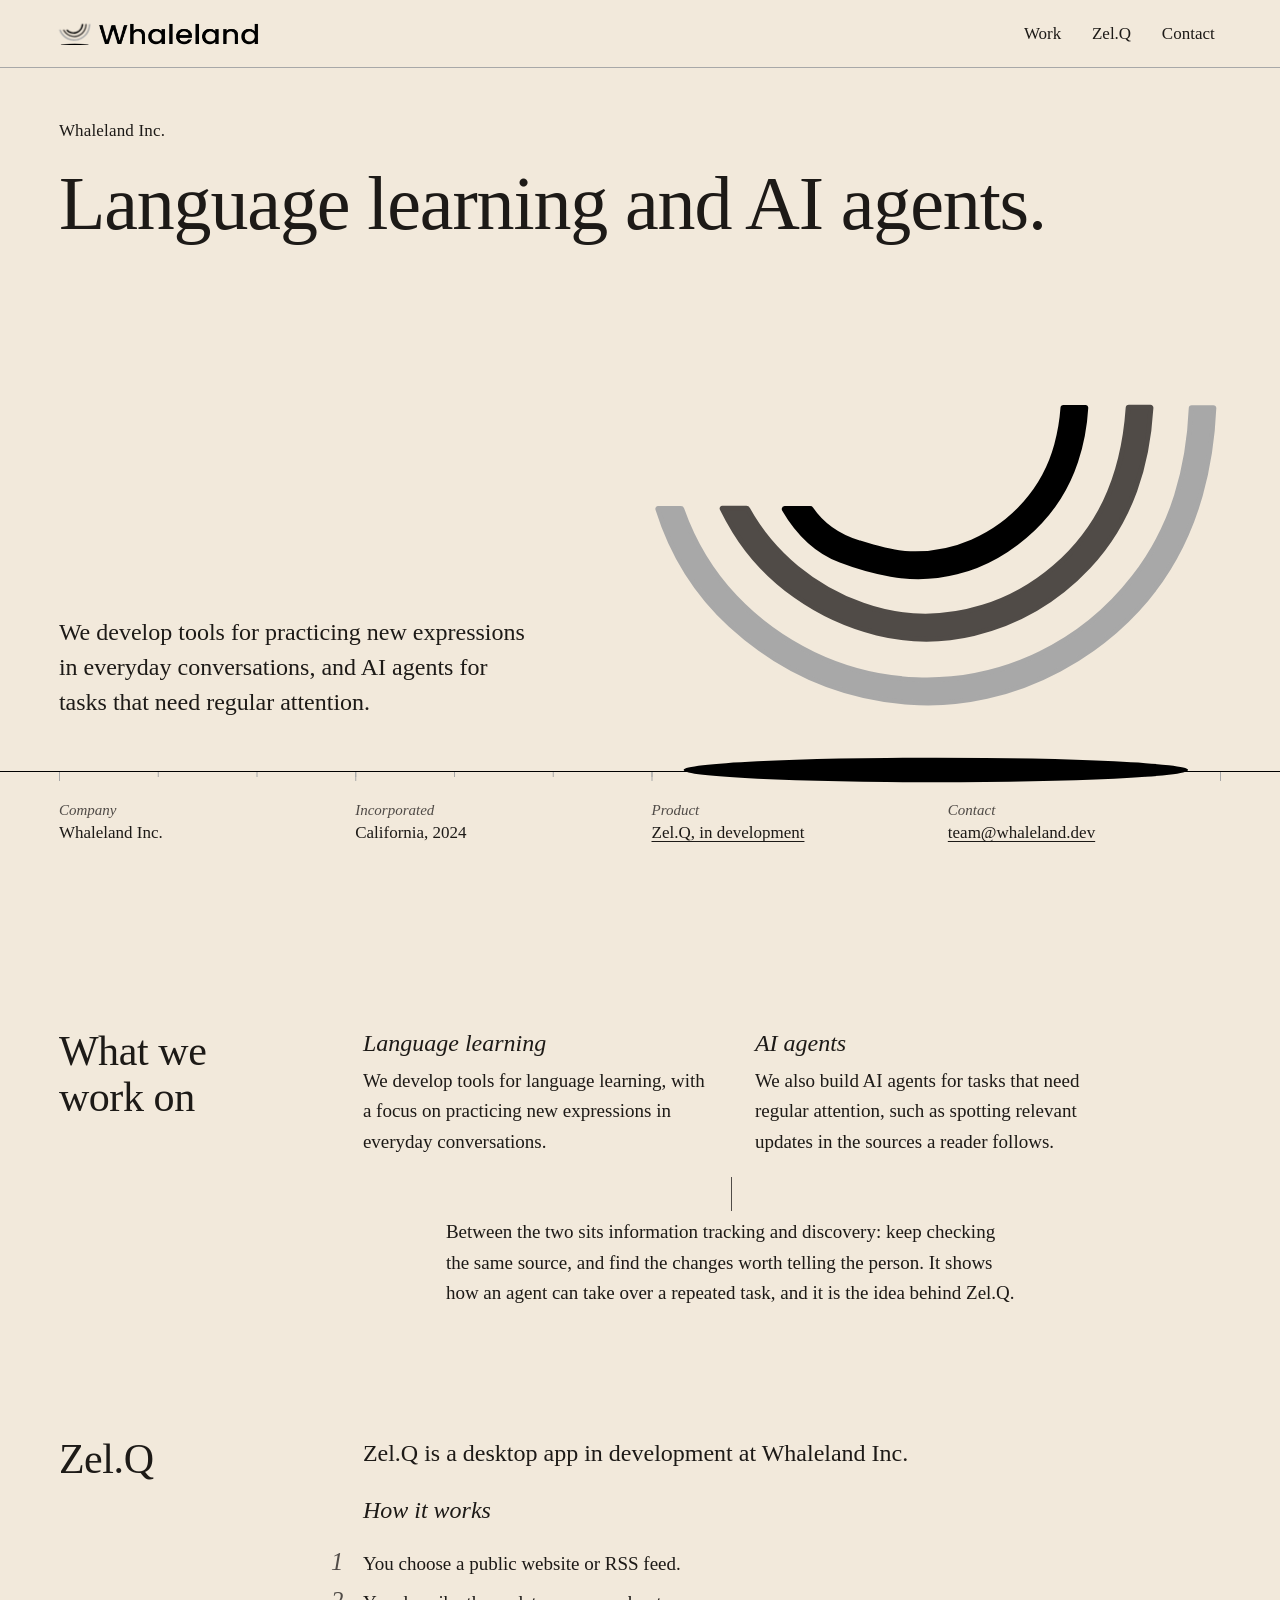
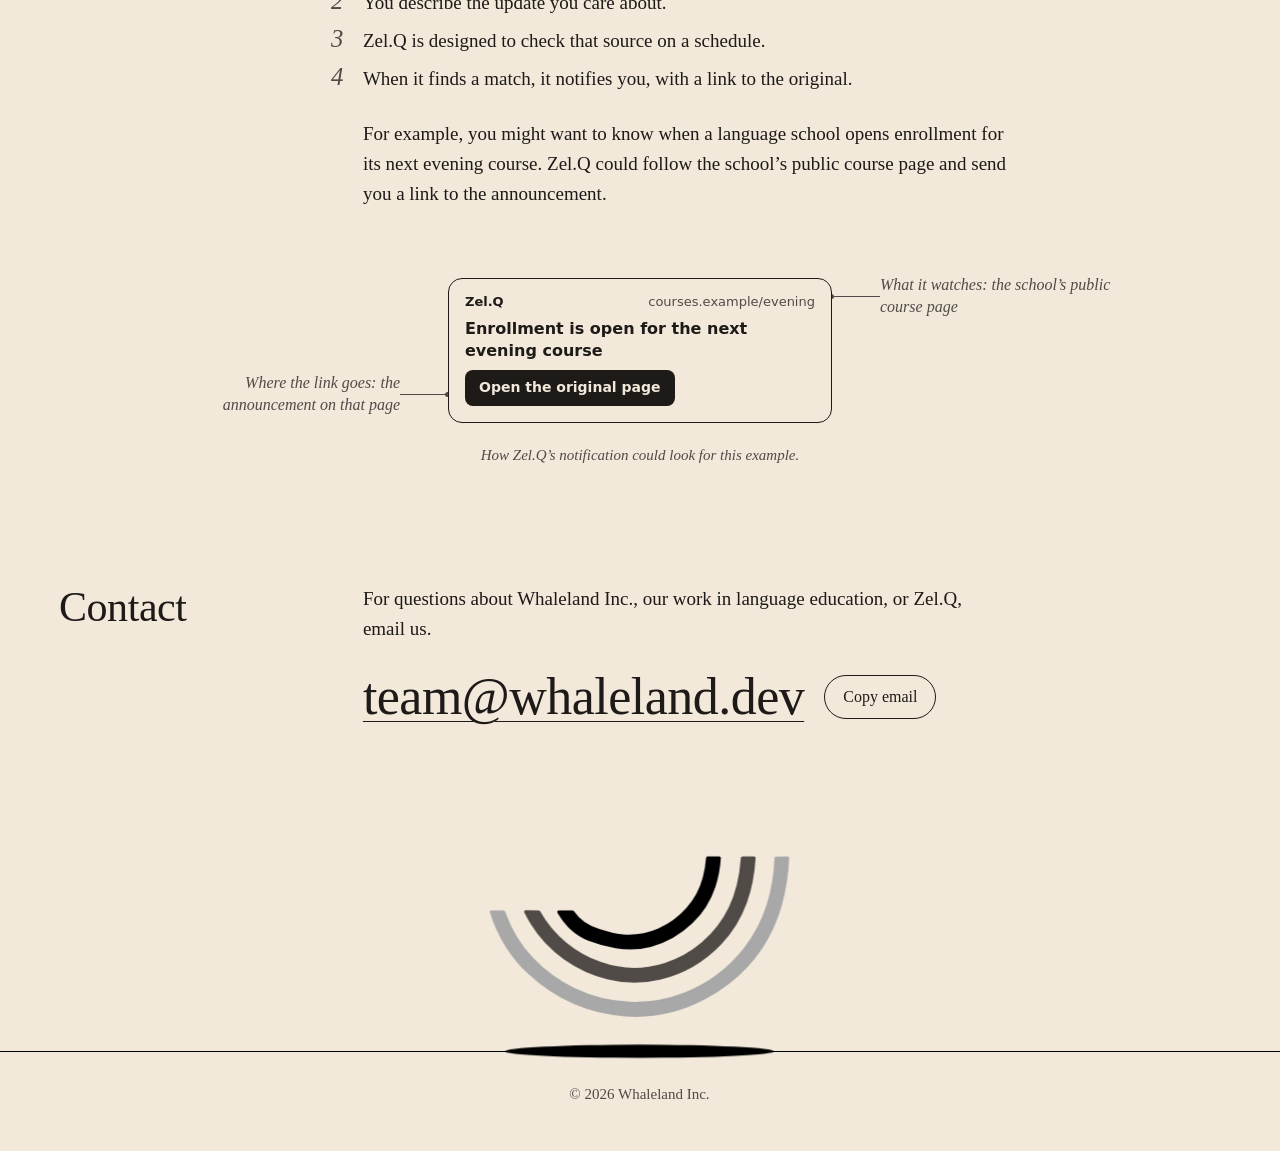
==== commit 54ccc45c: "Add a dark theme - In dark mode the page, the header, the footer and the card share one background, " ====
--- a/index.html
+++ b/index.html
@@ -6,8 +6,9 @@
 <title>Whaleland Inc. | Language learning and AI agents</title>
 <meta name="description" content="Whaleland Inc. is a software company incorporated in California in 2024. We develop tools for language learning and AI agents for tasks that need regular attention, including Zel.Q, a desktop app in development.">
 <link rel="canonical" href="https://whaleland.dev/">
-<meta name="theme-color" content="#F2E9DB">
-<meta name="color-scheme" content="light">
+<meta name="theme-color" content="#F2E9DB" media="(prefers-color-scheme: light)">
+<meta name="theme-color" content="#222429" media="(prefers-color-scheme: dark)">
+<meta name="color-scheme" content="light dark">
 <meta property="og:type" content="website">
 <meta property="og:site_name" content="Whaleland Inc.">
 <meta property="og:title" content="Whaleland Inc.">
@@ -38,7 +39,7 @@
         <g clip-path="url(#head-water)"><g class="sd hm-rise"><g class="sd hm-sink"><g class="hm-bob hm-bob-1"><path fill="#A8A8A8" stroke="#A8A8A8" stroke-width="5.137" d="M 1376.436 381.683 C 1345.383 366.796 1318.073 346.919 1294.506 322.053 C 1269.646 295.823 1251.196 264.793 1239.036 230.393 C 1238.905 230.02 1238.552 229.771 1238.156 229.773 L 1214.376 229.883 C 1214.172 229.878 1214.025 230.081 1214.086 230.283 C 1228.556 276.763 1253.986 318.173 1289.946 351.183 C 1342.953 399.849 1405.13 426.769 1476.476 431.943 C 1530.666 435.873 1585.286 423.163 1633.006 397.533 C 1664.28 380.739 1691.216 360.079 1713.816 335.553 C 1744.863 301.866 1766.883 261.946 1779.876 215.793 C 1787.876 187.399 1792.56 157.203 1793.926 125.203 C 1793.946 124.783 1793.746 124.576 1793.326 124.583 L 1770.836 124.773 C 1770.516 124.773 1770.346 124.936 1770.326 125.263 C 1769.006 156.163 1764.176 187.303 1754.996 216.543 C 1745.243 247.589 1730.4 275.956 1710.466 301.643 C 1679.253 341.869 1640.043 371.316 1592.836 389.983 C 1523.096 417.553 1444.006 414.063 1376.436 381.683 Z"/></g><g class="hm-bob hm-bob-2"><path fill="#504B47" stroke="#504B47" stroke-width="5.137" d="M 1680.636 222.723 C 1695.496 191.663 1702.136 159.333 1704.536 124.933 C 1704.563 124.466 1704.81 124.233 1705.276 124.233 L 1727.726 124.163 C 1728.153 124.163 1728.353 124.373 1728.326 124.793 C 1726.526 154.553 1721.426 183.893 1711.446 211.213 C 1700.393 241.46 1684.276 267.853 1663.096 290.393 C 1629.843 325.766 1589.923 349.053 1543.336 360.253 C 1509.956 368.273 1476.376 368.093 1442.596 359.713 C 1381.896 344.653 1326.786 306.563 1294.096 253.383 C 1289.296 245.57 1284.976 237.76 1281.136 229.953 C 1281.054 229.785 1281.179 229.589 1281.366 229.593 L 1306.376 229.643 C 1306.988 229.644 1307.551 229.977 1307.846 230.513 C 1334.076 277.883 1377.736 312.903 1427.796 330.613 C 1468.856 345.14 1510.613 345.856 1553.066 332.763 C 1608.046 315.803 1655.656 274.903 1680.636 222.723 Z"/></g><g class="hm-bob hm-bob-3"><path fill="#000000" stroke="#000000" stroke-width="5.137" d="M 1471.716 276.633 C 1496.096 278.373 1519.483 274.38 1541.876 264.653 C 1584.956 245.943 1617.676 209.093 1629.956 163.753 C 1633.423 150.973 1635.62 138.063 1636.546 125.023 C 1636.567 124.735 1636.808 124.512 1637.096 124.513 L 1660.076 124.453 C 1660.246 124.453 1660.382 124.593 1660.376 124.763 C 1659.236 144.216 1655.733 162.78 1649.866 180.453 C 1640.86 207.593 1626.113 230.946 1605.626 250.513 C 1583.206 271.923 1555.456 288.363 1525.606 295.953 C 1503.28 301.62 1480.46 302.463 1457.146 298.483 C 1439.953 295.55 1422.473 290.67 1404.706 283.843 C 1379.326 274.093 1359.796 254.443 1346.026 230.803 C 1345.906 230.59 1345.863 230.353 1345.896 230.093 C 1345.926 229.879 1346.11 229.721 1346.326 229.723 L 1373.066 229.733 C 1373.373 229.733 1373.613 229.86 1373.786 230.113 C 1386.016 248.113 1402.746 258.933 1423.156 265.273 C 1439.016 270.193 1455.746 275.493 1471.716 276.633 Z"/></g></g></g></g>
         <g class="sd hm-open"><g class="sd hm-close"><ellipse cx="1504" cy="502.504" rx="263" ry="12.843" fill="#000000"/></g></g>
       </svg></span>
-      <img class="sd hword" src="assets/wordmark.png" width="587" height="83" alt="">
+      <img class="sd hword" src="assets/wordmark-edge.png" width="587" height="83" alt="">
     </span></a>
     <nav class="nav" aria-label="Main">
       <ul>
--- a/assets/site.css
+++ b/assets/site.css
@@ -12,7 +12,7 @@
   --edge: clamp(1rem, 4.6vw, 4.5rem);
   --wide: 75rem;
   --gutter: clamp(16px, 1.8vw, 24px);
-  color-scheme: light;
+  color-scheme: light dark;   /* a real dark theme below, so browsers don't darken the light one themselves */
 
   /* The header, and the opening that builds it (site.js measures the real numbers) */
   --hh: 56px;                 /* header height */
@@ -493,3 +493,42 @@
   #contact .body { gap: 0.75rem; }
   .address { font-size: 1.75rem; }
 }
+
+/* ---------- Dark ----------
+   One background everywhere (#222429): the page, the header, the footer and the card.
+   The token names are the light theme's, and each keeps its role: cream is the page, ink the text and the keys,
+   stone the secondary text and the callout lines, mist the hairlines (the 「Inc.」 line, the header's line, the ticks),
+   black the waterlines. */
+@media (prefers-color-scheme: dark) {
+  :root {
+    --cream: #222429;
+    --ink: #E9E1D4;     /* 11.97:1 on the page */
+    --stone: #ADA69C;   /* 6.44:1 */
+    --mist: #767371;    /* 3.30:1: the text at 0.42, so the 「Inc.」 letters hand over to their line without a step */
+    --black: #F2E9DB;   /* 12.91:1 */
+  }
+  /* The mark: the arcs keep their order against the page (faint, middle, strong); the hole stays darker than the page */
+  :is(.mark, .hmark) [fill="#A8A8A8"] { fill: var(--mist); stroke: var(--mist); }
+  :is(.mark, .hmark) [fill="#504B47"] { fill: var(--stone); stroke: var(--stone); }
+  :is(.mark, .hmark) path[fill="#000000"] { fill: var(--black); stroke: var(--black); }
+  /* The wordmark in the text's colour, with nothing behind it: its PNG masks the text colour,
+     and the image itself is moved out of its own box, so only the masked colour paints */
+  .hword {
+    background-color: currentColor;
+    -webkit-mask: url(wordmark.png) 0 0 / 100% 100% no-repeat;
+    mask: url(wordmark.png) 0 0 / 100% 100% no-repeat;
+    object-position: -9999px 0;
+  }
+}
+
+/* Forced colours: the system recolours backgrounds, so the masked wordmark keeps its own,
+   in the visitor's link colour; the glyph-only image is the mask, and the edged image moves out of its box as in dark */
+@media (forced-colors: active) {
+  .hword {
+    forced-color-adjust: none;
+    background-color: LinkText;
+    -webkit-mask: url(wordmark.png) 0 0 / 100% 100% no-repeat;
+    mask: url(wordmark.png) 0 0 / 100% 100% no-repeat;
+    object-position: -9999px 0;
+  }
+}
